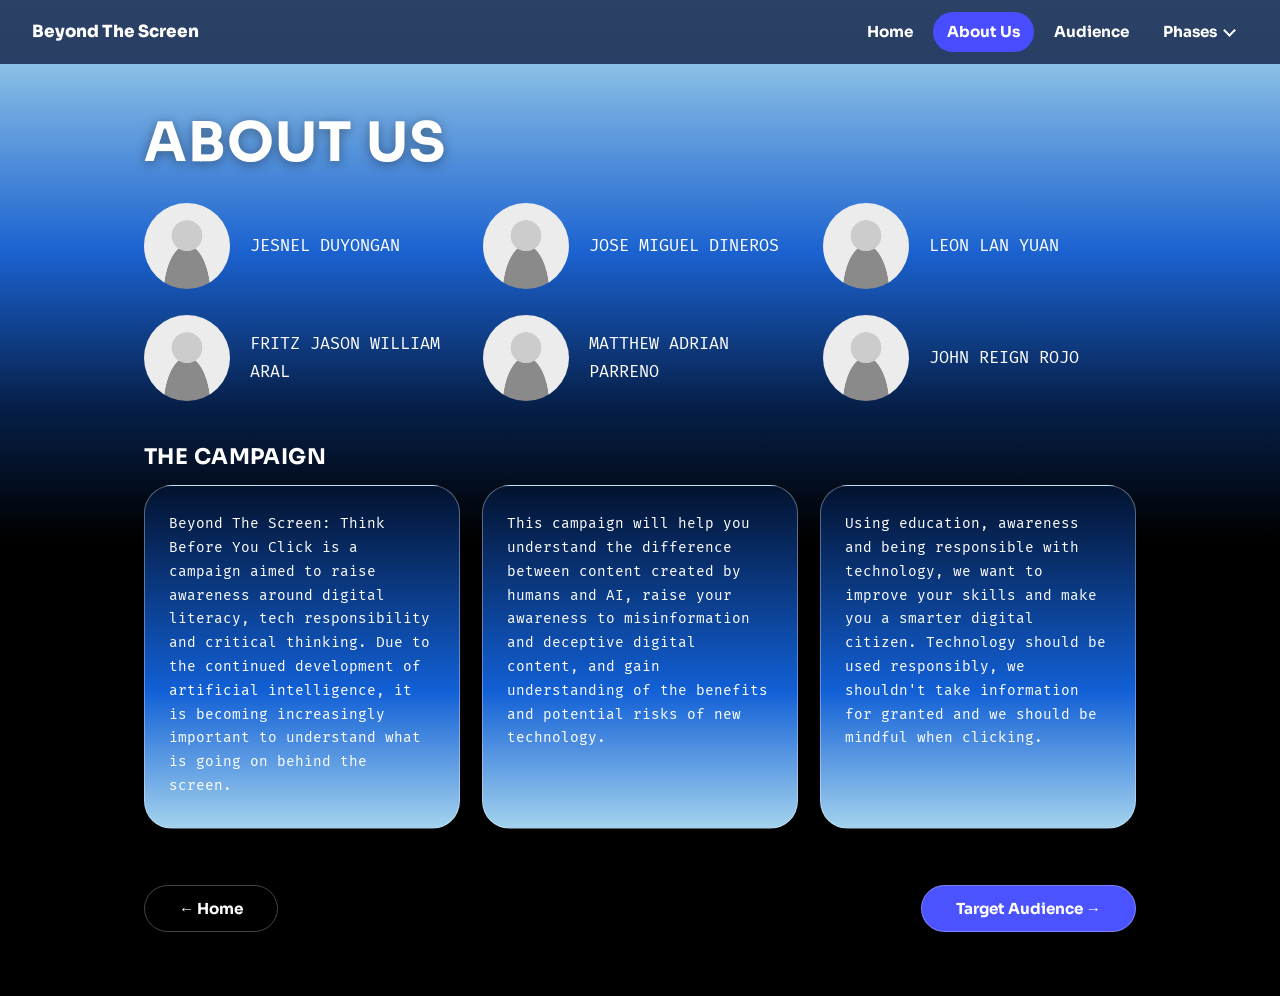
==== about.html @ 8add28aa "Add files via upload" ====
<!DOCTYPE html><html lang="en"><head><meta charset="utf-8"><meta name="viewport" content="width=device-width,initial-scale=1"><link rel="stylesheet" href="https://fonts.googleapis.com/css2?family=Fira+Mono&family=Sora:wght@400;700;800&display=swap"><link rel="stylesheet" href="style.css"><title>About Us | Beyond The Screen</title></head><body>
<div class="wrap"><h1>About Us</h1>
<div class="team">
<div class="member"><div class="av"></div>Jesnel Duyongan</div><div class="member"><div class="av"></div>Jose Miguel Dineros</div>
<div class="member"><div class="av"></div>Leon Lan Yuan</div><div class="member"><div class="av"></div>Fritz Jason William Aral</div>
<div class="member"><div class="av"></div>Matthew Adrian Parreno</div><div class="member"><div class="av"></div>John Reign Rojo</div></div>
<h2>The Campaign</h2>
<div class="cards">
<div class="card"><p>Beyond The Screen: Think Before You Click is a campaign aimed to raise awareness around digital literacy, tech responsibility and critical thinking. Due to the continued development of artificial intelligence, it is becoming increasingly important to understand what is going on behind the screen.</p></div>
<div class="card"><p>This campaign will help you understand the difference between content created by humans and AI, raise your awareness to misinformation and deceptive digital content, and gain understanding of the benefits and potential risks of new technology.</p></div>
<div class="card"><p>Using education, awareness and being responsible with technology, we want to improve your skills and make you a smarter digital citizen. Technology should be used responsibly, we shouldn't take information for granted and we should be mindful when clicking.</p></div></div>
<div class="pager"><a class="btn ghost" href="index.html">← Home</a><a class="btn" href="audience.html">Target Audience →</a></div></div><script src="nav.js"></script></body></html>
---- style.css ----
:root{--btn:#4b52ff;--glass:linear-gradient(180deg,#03122e,#1260d6 60%,#a4d3ee)}
*{box-sizing:border-box;margin:0}
body{font-family:'Fira Mono',ui-monospace,Consolas,monospace;color:#fff;line-height:1.65;min-height:100vh;
background:#000 linear-gradient(#b5e3ee 0,#6fa8e0 12%,#1b62d0 28%,#06204a 45%,#000 60%) top/100% 100vh no-repeat;overflow-x:hidden}
h1,h2,h3{font-family:'Sora','Segoe UI',sans-serif;text-transform:uppercase;letter-spacing:.02em;line-height:1.15}
a{color:inherit}
.nav{position:sticky;top:0;z-index:9;display:flex;flex-wrap:wrap;gap:8px 18px;align-items:center;justify-content:space-between;padding:12px 28px;background:rgba(2,10,30,.72);backdrop-filter:blur(10px);border-bottom:1px solid #ffffff22}
.nav a{text-decoration:none;font-size:.85rem;padding:4px 10px;border-radius:99px;transition:.2s}
.nav div a:hover,.nav .on{background:var(--btn)}
.brand{font-family:'Sora',sans-serif;font-weight:700;padding:0!important}
.wrap{max-width:1040px;margin:auto;padding:48px 24px 24px;position:relative}
.wrap>h1{font-size:clamp(2rem,6vw,3.4rem);margin-bottom:28px;text-shadow:0 2px 12px #0006}
h2{font-size:1.35rem;margin:44px 0 16px}
p{margin-bottom:14px}
.btn{display:inline-block;background:var(--btn);color:#fff;text-decoration:none;font:700 .95rem 'Sora',sans-serif;padding:13px 34px;border-radius:99px;border:1px solid #ffffff44;transition:.2s;cursor:pointer}
.btn:hover{transform:translateY(-3px);box-shadow:0 8px 24px #4b52ff88}
.btn.ghost{background:transparent}
.pager{display:flex;justify-content:space-between;gap:12px;flex-wrap:wrap;margin:56px 0 40px}
.hero{display:grid;grid-template-columns:1fr 1fr;gap:28px;align-items:stretch;margin-top:10px}
.glass{background:linear-gradient(160deg,#ffffff55,#1260d655 35%,#000a);border:1px solid #ffffff55;border-radius:48px 90px 48px 48px;padding:46px 40px;display:flex;flex-direction:column;gap:30px;align-items:flex-start}
.glass h1{font-size:clamp(2.6rem,7vw,4.6rem);line-height:1}
.screen{border-radius:28px;background:radial-gradient(circle at 30% 20%,#2a2a2a,#0a0a0a);padding:28px;display:flex;flex-direction:column;gap:14px;justify-content:center;min-height:280px}
.screen span{background:#ffffff14;border:1px solid #ffffff22;border-radius:14px;padding:12px 16px;font-size:.9rem}
.screen span b{color:#7dffb0}.screen span i{color:#ff8a8a;font-style:normal}
.ring{position:absolute;width:150px;height:150px;border-radius:42%;border:30px solid;border-color:#4d7cff #2a4fd8 #8bb4ff #1f3fbf;opacity:.9;pointer-events:none}
.lead{font:400 clamp(1.4rem,3.4vw,2.3rem)/1.25 'Sora',sans-serif;text-align:center;max-width:860px;margin:70px auto 40px}
.cards{display:grid;grid-template-columns:repeat(auto-fit,minmax(250px,1fr));gap:22px}
.card{background:var(--glass);border:1px solid #ffffff55;border-radius:28px;padding:26px 24px 30px;transition:.25s;text-decoration:none;display:block}
.card:hover{transform:translateY(-5px)}
.card h3{font-size:1rem;margin-bottom:12px}
.card p{font-size:.9rem;margin:0}
.card.dark{background:#ffffff0d;border-color:#ffffff30}
.explore a.card small{display:block;opacity:.75;margin-top:6px;font-size:.8rem}
.team{display:grid;grid-template-columns:repeat(auto-fit,minmax(280px,1fr));gap:26px}
.member{display:flex;align-items:center;gap:20px;font-size:1.05rem;text-transform:uppercase}
.av{flex:none;width:86px;height:86px;border-radius:50%;background:radial-gradient(circle at 50% 38%,#ccc 0 22%,transparent 23%),radial-gradient(ellipse at 50% 108%,#8a8a8a 0 38%,transparent 39%),#ececec}
ul.l{list-style:none;padding:0}
ul.l li{padding:10px 0 10px 26px;position:relative;border-bottom:1px solid #ffffff1a}
ul.l li:before{content:"▸";position:absolute;left:4px;color:#8bb4ff}
.bar{margin:14px 0}.bar div{display:flex;justify-content:space-between;gap:10px;font-size:.88rem;margin-bottom:5px}
.bar i{display:block;height:10px;border-radius:9px;background:#ffffff22;overflow:hidden}
.bar i:after{content:"";display:block;height:100%;width:var(--p);background:linear-gradient(90deg,#4b52ff,#7dd3ff);border-radius:9px}
.tl{display:grid;grid-template-columns:repeat(auto-fit,minmax(290px,1fr));gap:22px}
.tl .card small{color:#bfe3ff;font-size:.78rem;letter-spacing:.08em}
.tl ul{margin:12px 0 0 18px;font-size:.88rem}
.sdg{display:flex;gap:18px;align-items:center}
.tile{flex:none;width:96px;height:96px;border-radius:6px;display:grid;place-items:center;font:800 2.2rem 'Sora',sans-serif;border:3px solid #fff}
.center{text-align:center}
.note{font-size:.8rem;opacity:.7}
@media(max-width:760px){.hero{grid-template-columns:1fr}.glass{padding:34px 26px}}
.qr {
  width: 220px;                 /* overall size of the white card */
  margin: 0 auto 24px;
  position: relative;
  background: white;
  border-radius: 8px;
  box-shadow: 
    8px 8px 0 rgba(255,255,255,0.9),   /* the stacked paper effect */
    0 10px 30px rgba(0,0,0,0.25);
  padding: 14px;                  /* space between QR and edge of white card */
}

.qr img {
  display: block;
  width: 100%;
  height: auto;
  border-radius: 4px;
}
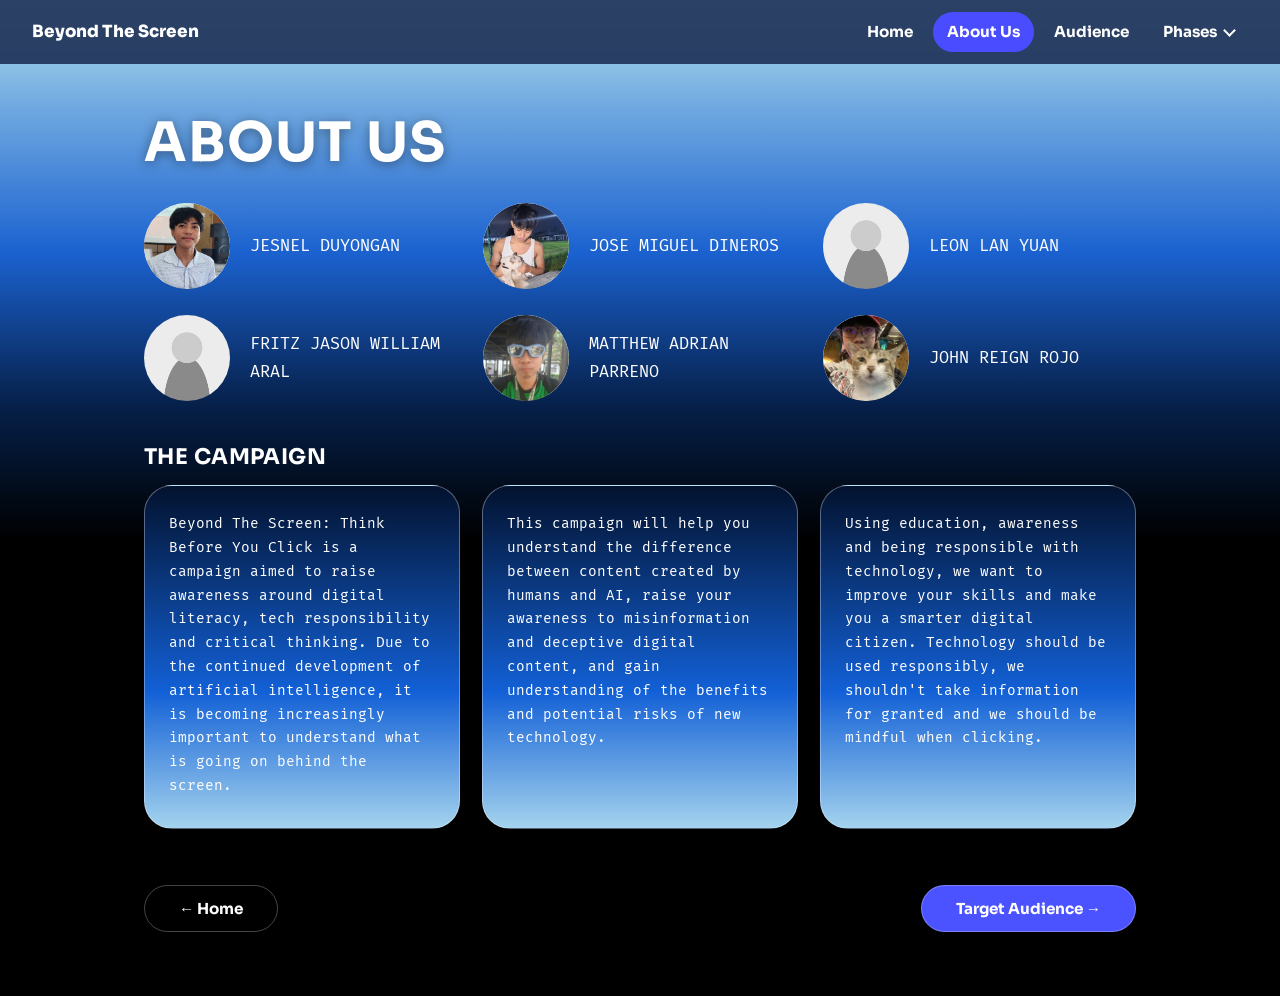
==== commit 06775f14: "Update about.html" ====
--- a/about.html
+++ b/about.html
@@ -1,12 +1,36 @@
-<!DOCTYPE html><html lang="en"><head><meta charset="utf-8"><meta name="viewport" content="width=device-width,initial-scale=1"><link rel="stylesheet" href="https://fonts.googleapis.com/css2?family=Fira+Mono&family=Sora:wght@400;700;800&display=swap"><link rel="stylesheet" href="style.css"><title>About Us | Beyond The Screen</title></head><body>
+<!DOCTYPE html><html lang="en"><head><meta charset="utf-8"><meta name="viewport" content="width=device-width,initial-scale=1"><link rel="stylesheet" href="https://fonts.googleapis.com/css2?family=Fira+Mono&family=Sora:wght@400;700;800&display=swap"><link rel="stylesheet" href="style.css"><title>About Us | Beyond The Screen</title>
+<style>
+  .av{position:relative;overflow:hidden}
+  .av img{position:absolute;inset:0;width:100%;height:100%;object-fit:cover;object-position:center top;z-index:5;display:block}
+</style>
+</head><body>
 <div class="wrap"><h1>About Us</h1>
 <div class="team">
-<div class="member"><div class="av"></div>Jesnel Duyongan</div><div class="member"><div class="av"></div>Jose Miguel Dineros</div>
-<div class="member"><div class="av"></div>Leon Lan Yuan</div><div class="member"><div class="av"></div>Fritz Jason William Aral</div>
-<div class="member"><div class="av"></div>Matthew Adrian Parreno</div><div class="member"><div class="av"></div>John Reign Rojo</div></div>
+<div class="member"><div class="av" data-photo="jesnel"></div>Jesnel Duyongan</div><div class="member"><div class="av" data-photo="jose"></div>Jose Miguel Dineros</div>
+<div class="member"><div class="av" data-photo="leon"></div>Leon Lan Yuan</div><div class="member"><div class="av" data-photo="fritz"></div>Fritz Jason William Aral</div>
+<div class="member"><div class="av" data-photo="matthew"></div>Matthew Adrian Parreno</div><div class="member"><div class="av" data-photo="john"></div>John Reign Rojo</div></div>
 <h2>The Campaign</h2>
 <div class="cards">
 <div class="card"><p>Beyond The Screen: Think Before You Click is a campaign aimed to raise awareness around digital literacy, tech responsibility and critical thinking. Due to the continued development of artificial intelligence, it is becoming increasingly important to understand what is going on behind the screen.</p></div>
 <div class="card"><p>This campaign will help you understand the difference between content created by humans and AI, raise your awareness to misinformation and deceptive digital content, and gain understanding of the benefits and potential risks of new technology.</p></div>
 <div class="card"><p>Using education, awareness and being responsible with technology, we want to improve your skills and make you a smarter digital citizen. Technology should be used responsibly, we shouldn't take information for granted and we should be mindful when clicking.</p></div></div>
-<div class="pager"><a class="btn ghost" href="index.html">← Home</a><a class="btn" href="audience.html">Target Audience →</a></div></div><script src="nav.js"></script></body></html>
+<div class="pager"><a class="btn ghost" href="index.html">← Home</a><a class="btn" href="audience.html">Target Audience →</a></div></div>
+
+<script>
+  (function () {
+    var exts = ["jpg", "jpeg", "png", "webp", "JPG", "JPEG", "PNG"];
+    document.querySelectorAll(".av[data-photo]").forEach(function (box) {
+      var name = box.getAttribute("data-photo");
+      var n = 0;
+      (function tryNext() {
+        if (n >= exts.length) return;
+        var img = new Image();
+        img.alt = box.parentNode.textContent.trim();
+        img.onload = function () { box.appendChild(img); };
+        img.onerror = function () { tryNext(); };
+        img.src = "images/" + name + "." + exts[n++];
+      })();
+    });
+  })();
+</script>
+<script src="nav.js"></script></body></html>
